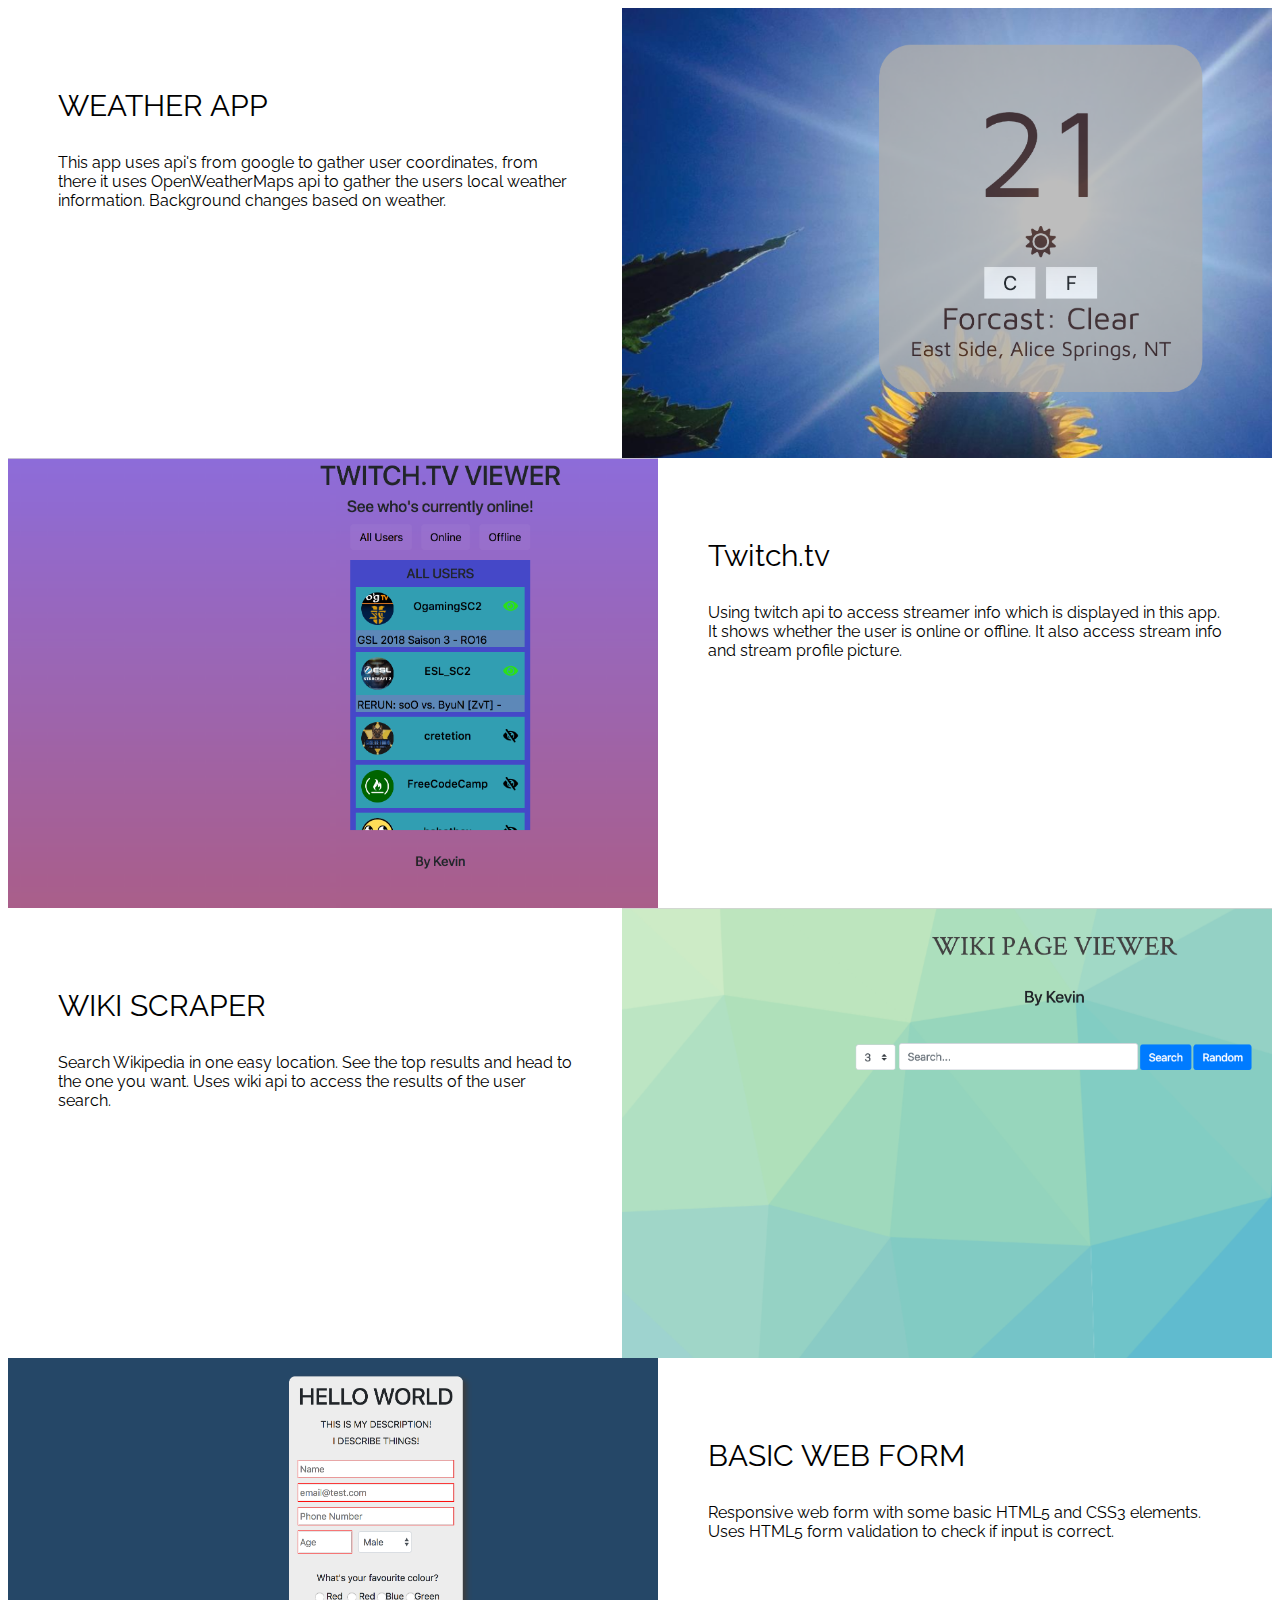
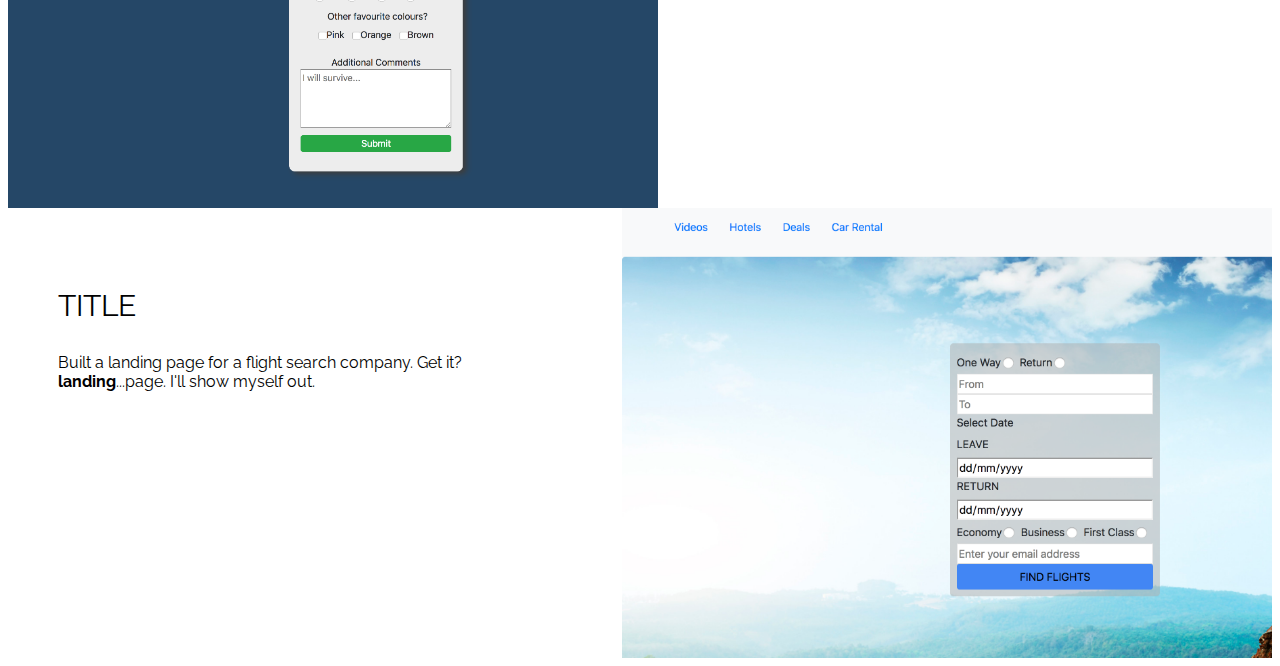
==== programWork/work.html @ 32ad3338 "something" ====
<!DOCTYPE html>
<html lang="en">

<head>
    <meta charset="UTF-8">
    <title>Kevin du Preez | Work</title>
    <link rel="stylesheet" href="work.css">
    <link href="https://stackpath.bootstrapcdn.com/bootstrap/4.1.3/css/bootstrap.min.css" rel="stylesheet" integrity="sha384-MCw98/SFnGE8fJT3GXwEOngsV7Zt27NXFoaoApmYm81iuXoPkFOJwJ8ERdknLPMO" crossorigin="anonymous">
    <link href="https://fonts.googleapis.com/css?family=Raleway:500" rel="stylesheet">
</head>

<body id="itemCont">
    <!-- WEATHER APP -->
    <div class="flex-grid">
        <div class="col content" id="content0">
            <div class="contain">
                <p class="title">WEATHER APP</p>
                <p>
                    This app uses api's from google to gather user coordinates, from there it uses OpenWeatherMaps api to gather the users local weather information. Background changes based on weather.
                </p>
            </div>
        </div>
        <div class="wrapper">
          <a href="https://kevindupreez.github.io/weatherApp/">
            <div class="col imageClass" id="image0"></div>
          </a>
            
        </div>
    </div>
    <!-- TWITCH APP -->
    <div class="flex-grid">
      <div class="wrapper">
        <a href="https://kevindupreez.github.io/twitchTvViewer/">
          <div class="col imageClass" id="image1"></div>
        </a>
      </div>

        <div class="col content" id="content1">
            <div class="contain">
                <p class="title">Twitch.tv</p>
                <p>
                    Using twitch api to access streamer info which is displayed in this app. It shows whether the user is online or offline. It also access stream info and stream profile picture.
                </p>
            </div>
        </div>
    </div>
    <!-- WIKI APP -->
    <div class="flex-grid">
        <div class="col content" id="content2">
            <div class="contain">
                <p class="title">WIKI SCRAPER</p>
                <p>
                    Search Wikipedia in one easy location. See the top results and head to the one you want. Uses wiki api to access the results of the user search.
                </p>
            </div>
        </div>
        <div class="wrapper">
          <a href="https://kevindupreez.github.io/wikiViewer/">
            <div class="col imageClass" id="image2"></div>
          </a>
          
        </div>

    </div>
    <!-- CARD APP -->
    <div class="flex-grid">
      <div class="wrapper">
        <a href="https://kevindupreez.github.io/webForm/">
          <div class="col imageClass" id="image3"></div>
        </a>
        
      </div>
        
        <div class="col content" id="content3">
            <div class="contain">
                <p class="title">BASIC WEB FORM</p>
                <p>
                    Responsive web form with some basic HTML5 and CSS3 elements. Uses HTML5 form validation to check if input is correct.
                </p>
            </div>
        </div>
    </div>
    <!-- LANDING PAGE APP -->
    <div class="flex-grid">
        <div class="col content" id="content4">
            <div class="contain">
                <p class="title">TITLE</p>
                <p>
                    Built a landing page for a flight search company. Get it? <strong>landing</strong>...page. I'll show myself out.
                </p>
            </div>
        </div>
        <div class="wrapper">
          <a href="https://kevindupreez.github.io/productLanding/">
            <div class="col imageClass" id="image4"></div>
          </a>
        </div>
        
    </div>
</body>

</html>
---- programWork/work.css ----
*{
  font-family: 'Raleway', sans-serif;
}

.flex-grid {
    display: flex;
    flex-wrap: wrap;
}

.col {
    flex: 1;
    /*height: 10em;*/
    flex-wrap: wrap;
}

.wrapper{
    background-color: rgba(67, 171, 190, 0.4);;
    overflow: hidden;
    height: 50vh;
}

.imageClass {
    color: red;
    height:100%;
    min-width: 50vw;
    padding: 5px;
    background-size: cover;
}

.imageClass:hover {
    -ms-transform: scale(1.1);
    -moz-transform: scale(1.1);
    -webkit-transform: scale(1.1);
    -o-transform: scale(1.1);
    transform: scale(1.1);
    transition: all 0.4s ease-in-out;

}

#image0 {
    background-image: url(https://kevindupreez.github.io/kevindupreez/programWork/images/weather.png);
}

#image1 {
    background-image: url(https://kevindupreez.github.io/kevindupreez/programWork/images/Twitch.png);
}

#image2 {
    background-image: url(https://kevindupreez.github.io/kevindupreez/programWork/images/wiki.png);
}

#image3 {
    background-image: url(https://kevindupreez.github.io/kevindupreez/programWork/images/webForm.png);
}

#image4 {
    background-image: url(https://kevindupreez.github.io/kevindupreez/programWork/images/landing.png);
}

.content {
    padding: 50px;
}

.title {
    font-size: 30px;
}


@media only screen and (max-width: 900px) {
    .flex-grid {
        margin-bottom: 30px
    }
    .content {
        font-size: 15px;
    }
    .title {
        font-size: 20px;
    }
    #image0,
    #image1,
    #image2 {
        height: 100px;
        display: none;
    }
    .contain {}
}
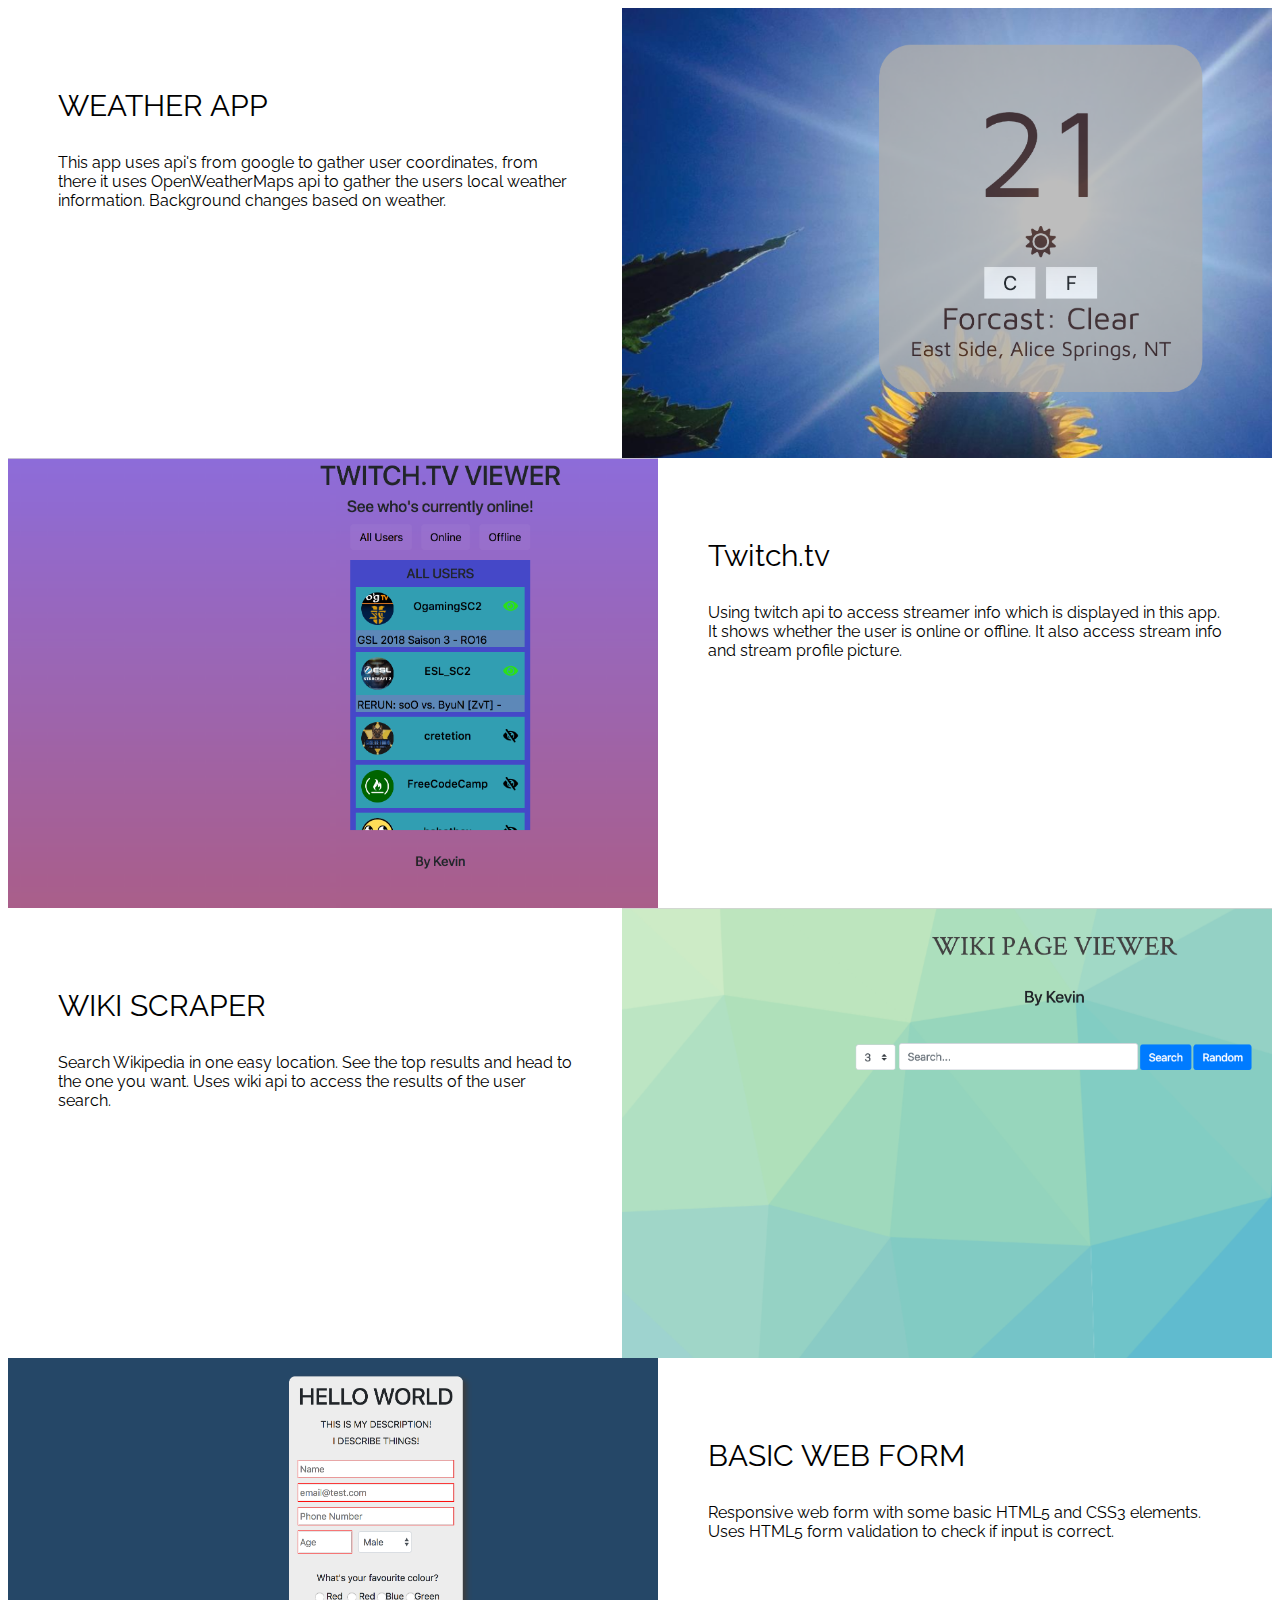
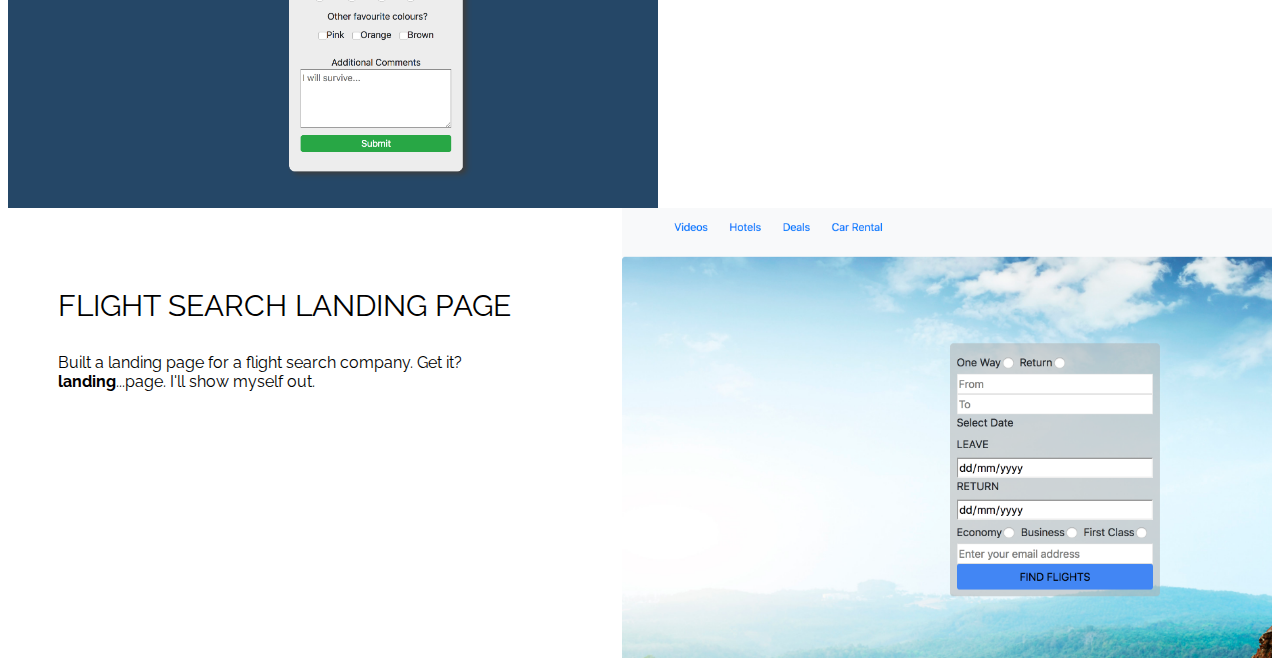
==== commit 10f40eca: "Added landing title" ====
--- a/programWork/work.html
+++ b/programWork/work.html
@@ -4,8 +4,11 @@
 <head>
     <meta charset="UTF-8">
     <title>Kevin du Preez | Work</title>
+    <!-- STYLESHEET-->
     <link rel="stylesheet" href="work.css">
+    <!-- BOOTSTRAP-->
     <link href="https://stackpath.bootstrapcdn.com/bootstrap/4.1.3/css/bootstrap.min.css" rel="stylesheet" integrity="sha384-MCw98/SFnGE8fJT3GXwEOngsV7Zt27NXFoaoApmYm81iuXoPkFOJwJ8ERdknLPMO" crossorigin="anonymous">
+    <!-- RALEWAY FONT-->
     <link href="https://fonts.googleapis.com/css?family=Raleway:500" rel="stylesheet">
 </head>
 
@@ -84,7 +87,7 @@
     <div class="flex-grid">
         <div class="col content" id="content4">
             <div class="contain">
-                <p class="title">TITLE</p>
+                <p class="title">FLIGHT SEARCH LANDING PAGE</p>
                 <p>
                     Built a landing page for a flight search company. Get it? <strong>landing</strong>...page. I'll show myself out.
                 </p>
--- a/programWork/work.css
+++ b/programWork/work.css
@@ -1,3 +1,5 @@
+/*WORK PAGE STYLESHEET*/
+
 *{
   font-family: 'Raleway', sans-serif;
 }
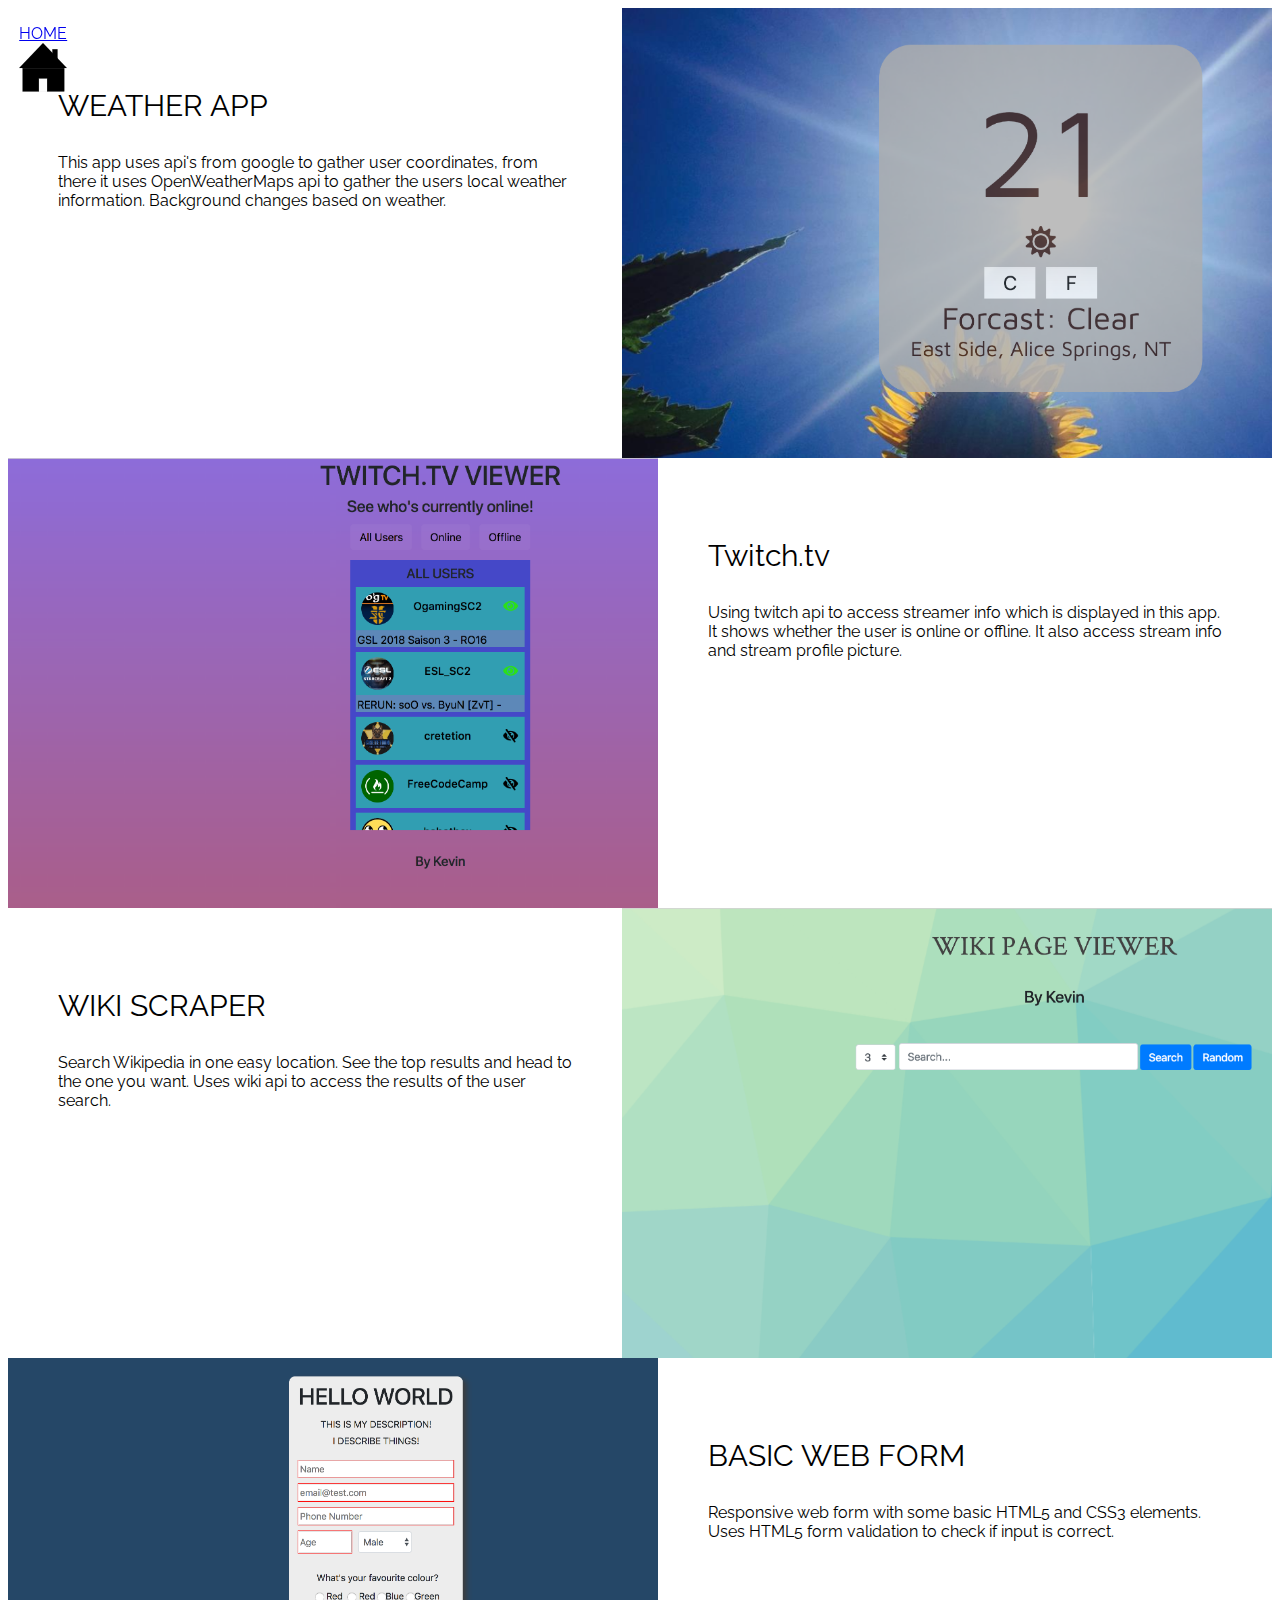
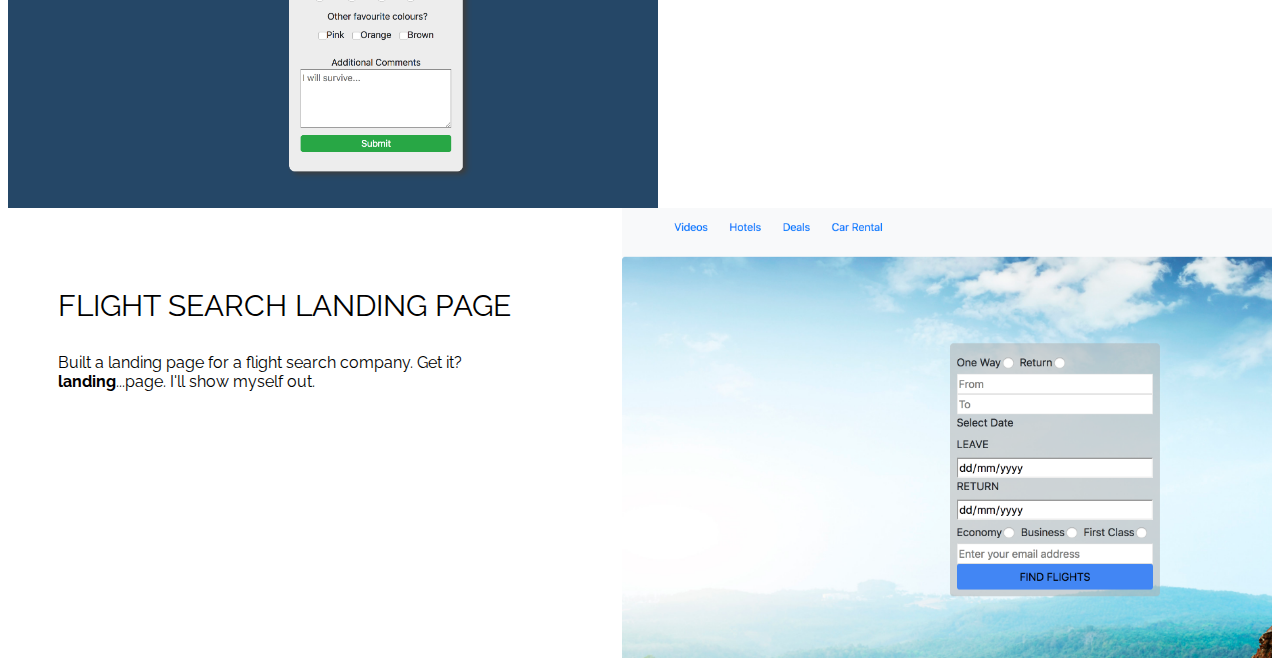
==== commit 269ccac6: "yes" ====
--- a/programWork/work.html
+++ b/programWork/work.html
@@ -13,6 +13,19 @@
 </head>
 
 <body id="itemCont">
+    <div id="button-wrapper">
+        
+            <div id="home-button">
+                <a href="https://kevindupreez.github.io/kevindupreez">HOME
+                <img src="https://kevindupreez.github.io/kevindupreez/programWork/images/home-icon.svg" alt="Home Button">
+                </a>
+            </div>
+        
+    </div>
+
+
+
+
     <!-- WEATHER APP -->
     <div class="flex-grid">
         <div class="col content" id="content0">
@@ -24,20 +37,18 @@
             </div>
         </div>
         <div class="wrapper">
-          <a href="https://kevindupreez.github.io/weatherApp/">
-            <div class="col imageClass" id="image0"></div>
-          </a>
-            
+            <a href="https://kevindupreez.github.io/weatherApp/">
+                <div class="col imageClass" id="image0"></div>
+            </a>
         </div>
     </div>
     <!-- TWITCH APP -->
     <div class="flex-grid">
-      <div class="wrapper">
-        <a href="https://kevindupreez.github.io/twitchTvViewer/">
-          <div class="col imageClass" id="image1"></div>
-        </a>
-      </div>
-
+        <div class="wrapper">
+            <a href="https://kevindupreez.github.io/twitchTvViewer/">
+                <div class="col imageClass" id="image1"></div>
+            </a>
+        </div>
         <div class="col content" id="content1">
             <div class="contain">
                 <p class="title">Twitch.tv</p>
@@ -58,22 +69,18 @@
             </div>
         </div>
         <div class="wrapper">
-          <a href="https://kevindupreez.github.io/wikiViewer/">
-            <div class="col imageClass" id="image2"></div>
-          </a>
-          
+            <a href="https://kevindupreez.github.io/wikiViewer/">
+                <div class="col imageClass" id="image2"></div>
+            </a>
         </div>
-
     </div>
     <!-- CARD APP -->
     <div class="flex-grid">
-      <div class="wrapper">
-        <a href="https://kevindupreez.github.io/webForm/">
-          <div class="col imageClass" id="image3"></div>
-        </a>
-        
-      </div>
-        
+        <div class="wrapper">
+            <a href="https://kevindupreez.github.io/webForm/">
+                <div class="col imageClass" id="image3"></div>
+            </a>
+        </div>
         <div class="col content" id="content3">
             <div class="contain">
                 <p class="title">BASIC WEB FORM</p>
@@ -94,11 +101,10 @@
             </div>
         </div>
         <div class="wrapper">
-          <a href="https://kevindupreez.github.io/productLanding/">
-            <div class="col imageClass" id="image4"></div>
-          </a>
+            <a href="https://kevindupreez.github.io/productLanding/">
+                <div class="col imageClass" id="image4"></div>
+            </a>
         </div>
-        
     </div>
 </body>
 
--- a/programWork/work.css
+++ b/programWork/work.css
@@ -2,6 +2,23 @@
 
 *{
   font-family: 'Raleway', sans-serif;
+}
+
+#button-wrapper{
+    display: flex;
+    justify-content: flex-start;
+    width: 100vw;
+    position:fixed;
+    z-index: 1;
+    text-align: center;
+}
+
+#home-button{
+    margin: 1em;
+    width: 3%;
+    justify-content: center;
+    display: flex;
+    border-radius: 10px;
 }
 
 .flex-grid {
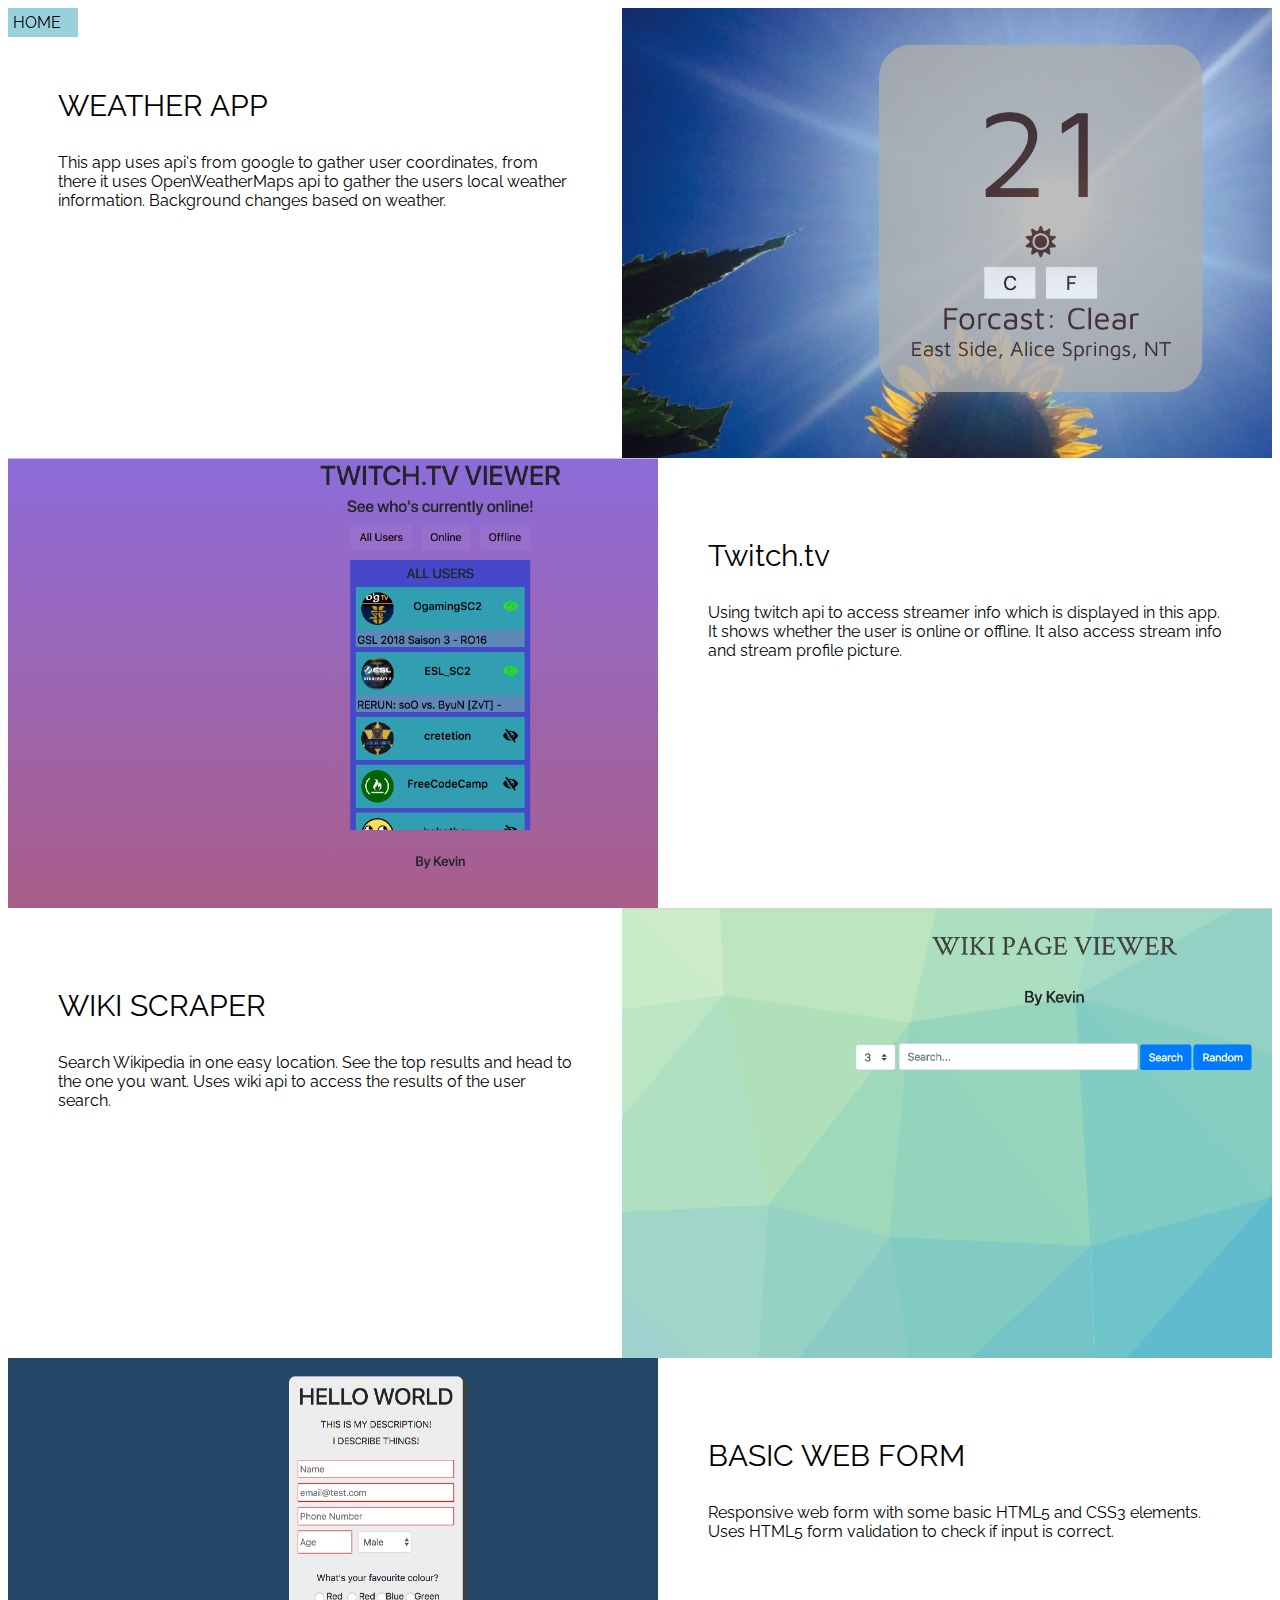
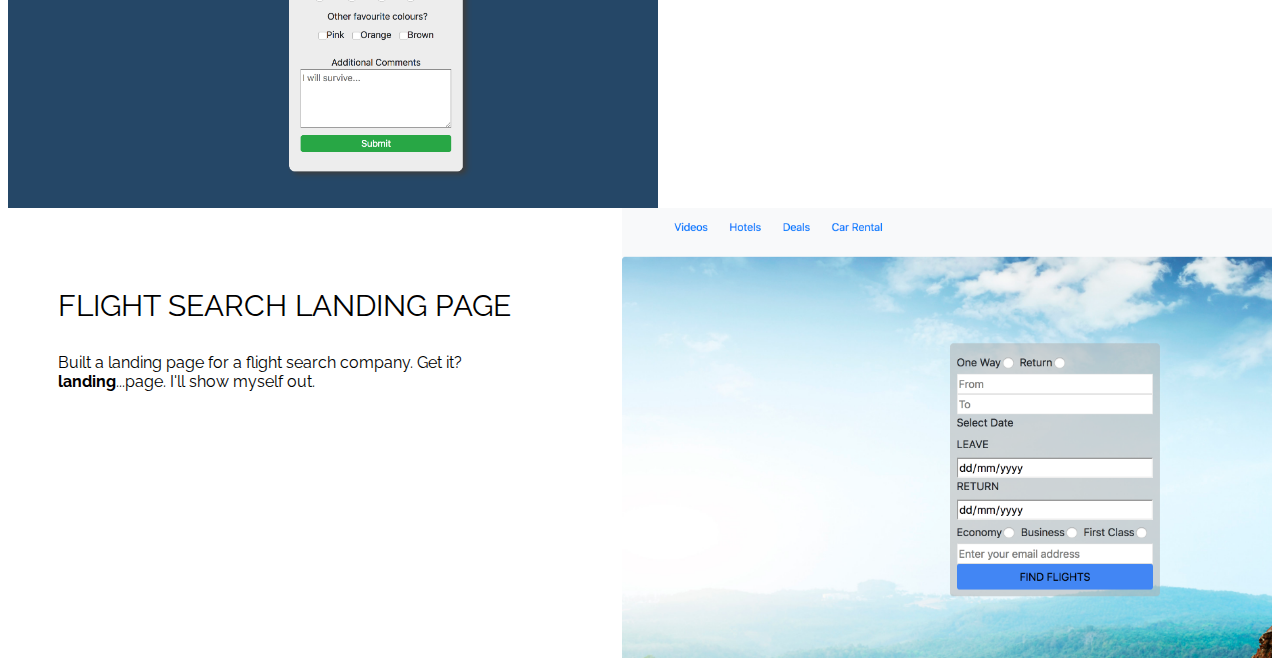
==== commit 4ab7b772: "added home button to work page" ====
--- a/programWork/work.html
+++ b/programWork/work.html
@@ -16,8 +16,11 @@
     <div id="button-wrapper">
         
             <div id="home-button">
-                <a href="https://kevindupreez.github.io/kevindupreez">HOME
+                <a href="https://kevindupreez.github.io/kevindupreez">
+                    HOME
+                    <!-- 
                 <img src="https://kevindupreez.github.io/kevindupreez/programWork/images/home-icon.svg" alt="Home Button">
+                    -->
                 </a>
             </div>
         
--- a/programWork/work.css
+++ b/programWork/work.css
@@ -3,6 +3,12 @@
 *{
   font-family: 'Raleway', sans-serif;
 }
+
+a{
+    text-decoration: none !important; /*Because fuck that blue link bullshit*/
+    color: black !important;
+}
+
 
 #button-wrapper{
     display: flex;
@@ -11,14 +17,18 @@
     position:fixed;
     z-index: 1;
     text-align: center;
+    color: black;
 }
 
 #home-button{
-    margin: 1em;
-    width: 3%;
-    justify-content: center;
+    background-color: rgba(67, 171, 190, 0.55);
+    
+    width: 60px;
+    justify-content: flex-start;
+    padding: 5px;
+    position: absolute;
     display: flex;
-    border-radius: 10px;
+
 }
 
 .flex-grid {
@@ -52,7 +62,7 @@
     -webkit-transform: scale(1.1);
     -o-transform: scale(1.1);
     transform: scale(1.1);
-    transition: all 0.4s ease-in-out;
+    transition: all 0.4s ease;
 
 }
 
@@ -95,9 +105,8 @@
     .title {
         font-size: 20px;
     }
-    #image0,
-    #image1,
-    #image2 {
+    .imageClass {
+        padding: 50px 15px 0px 15px;
         height: 100px;
         display: none;
     }
